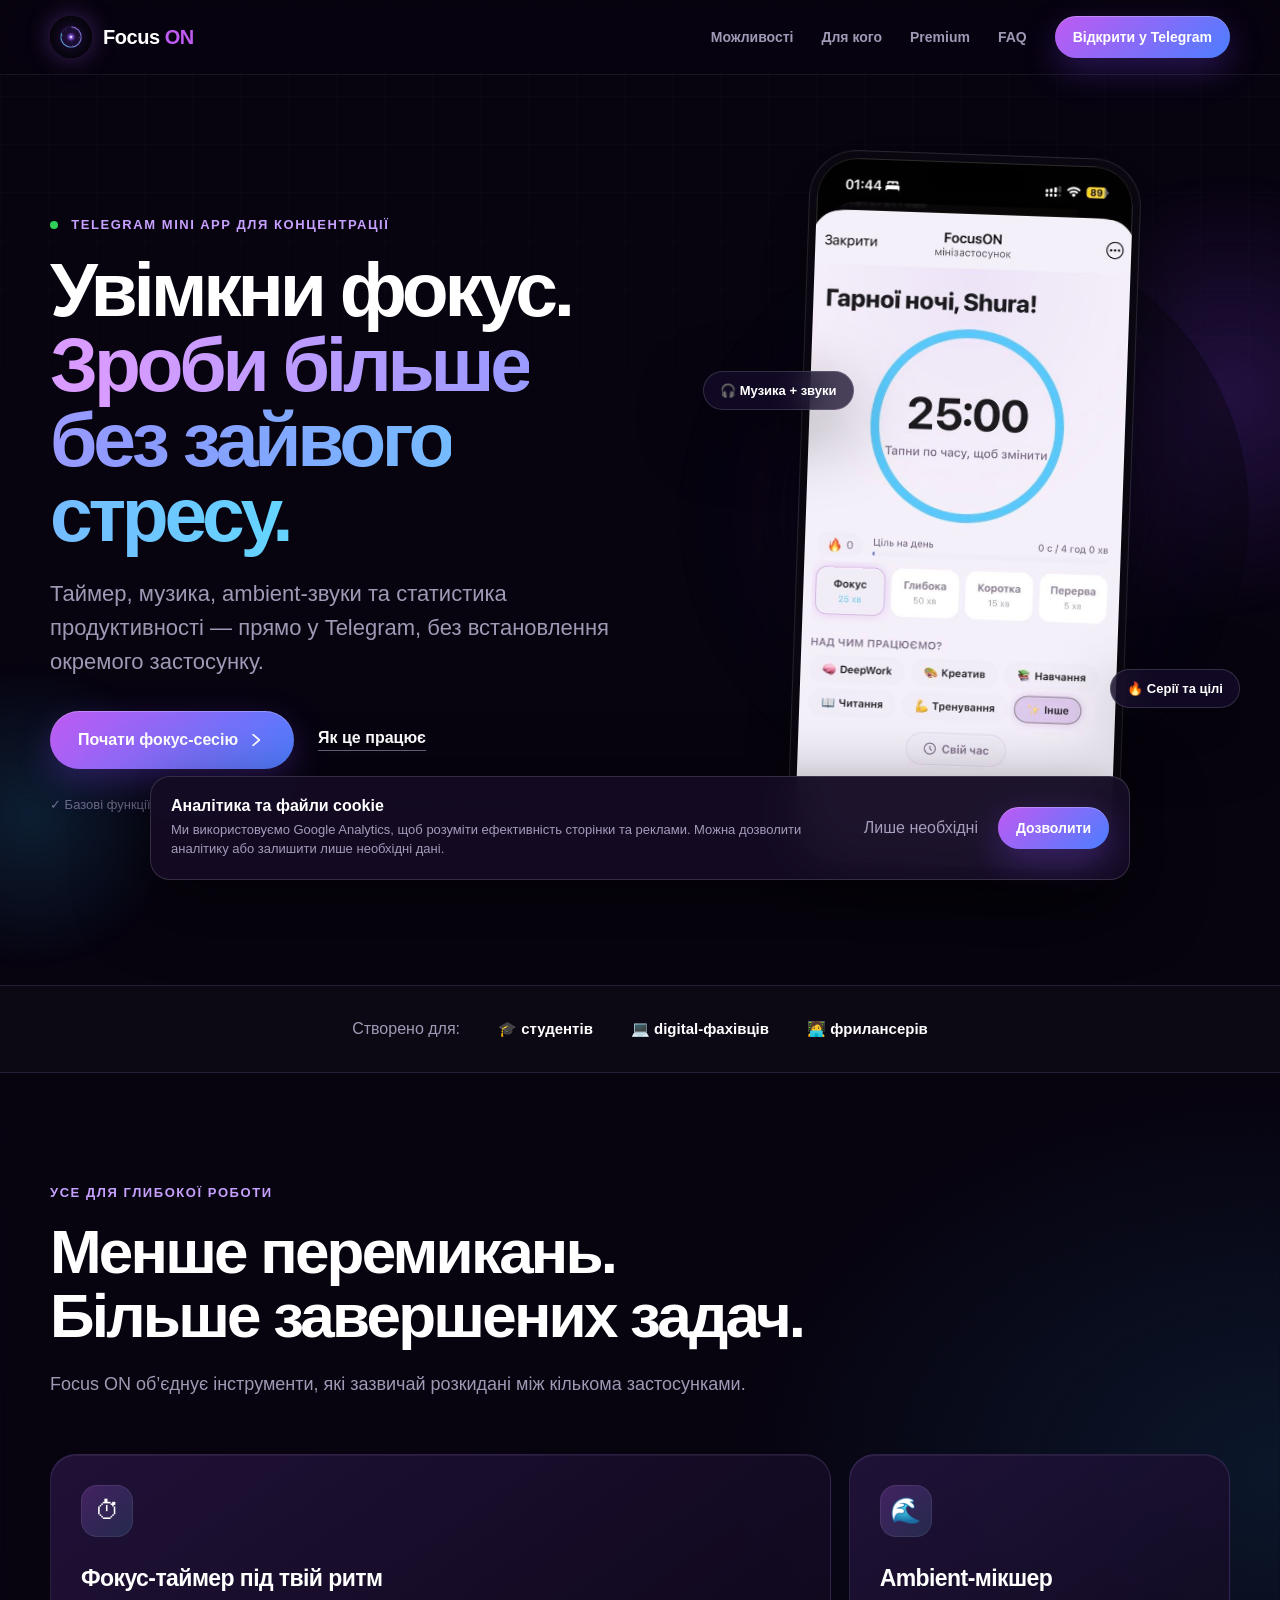
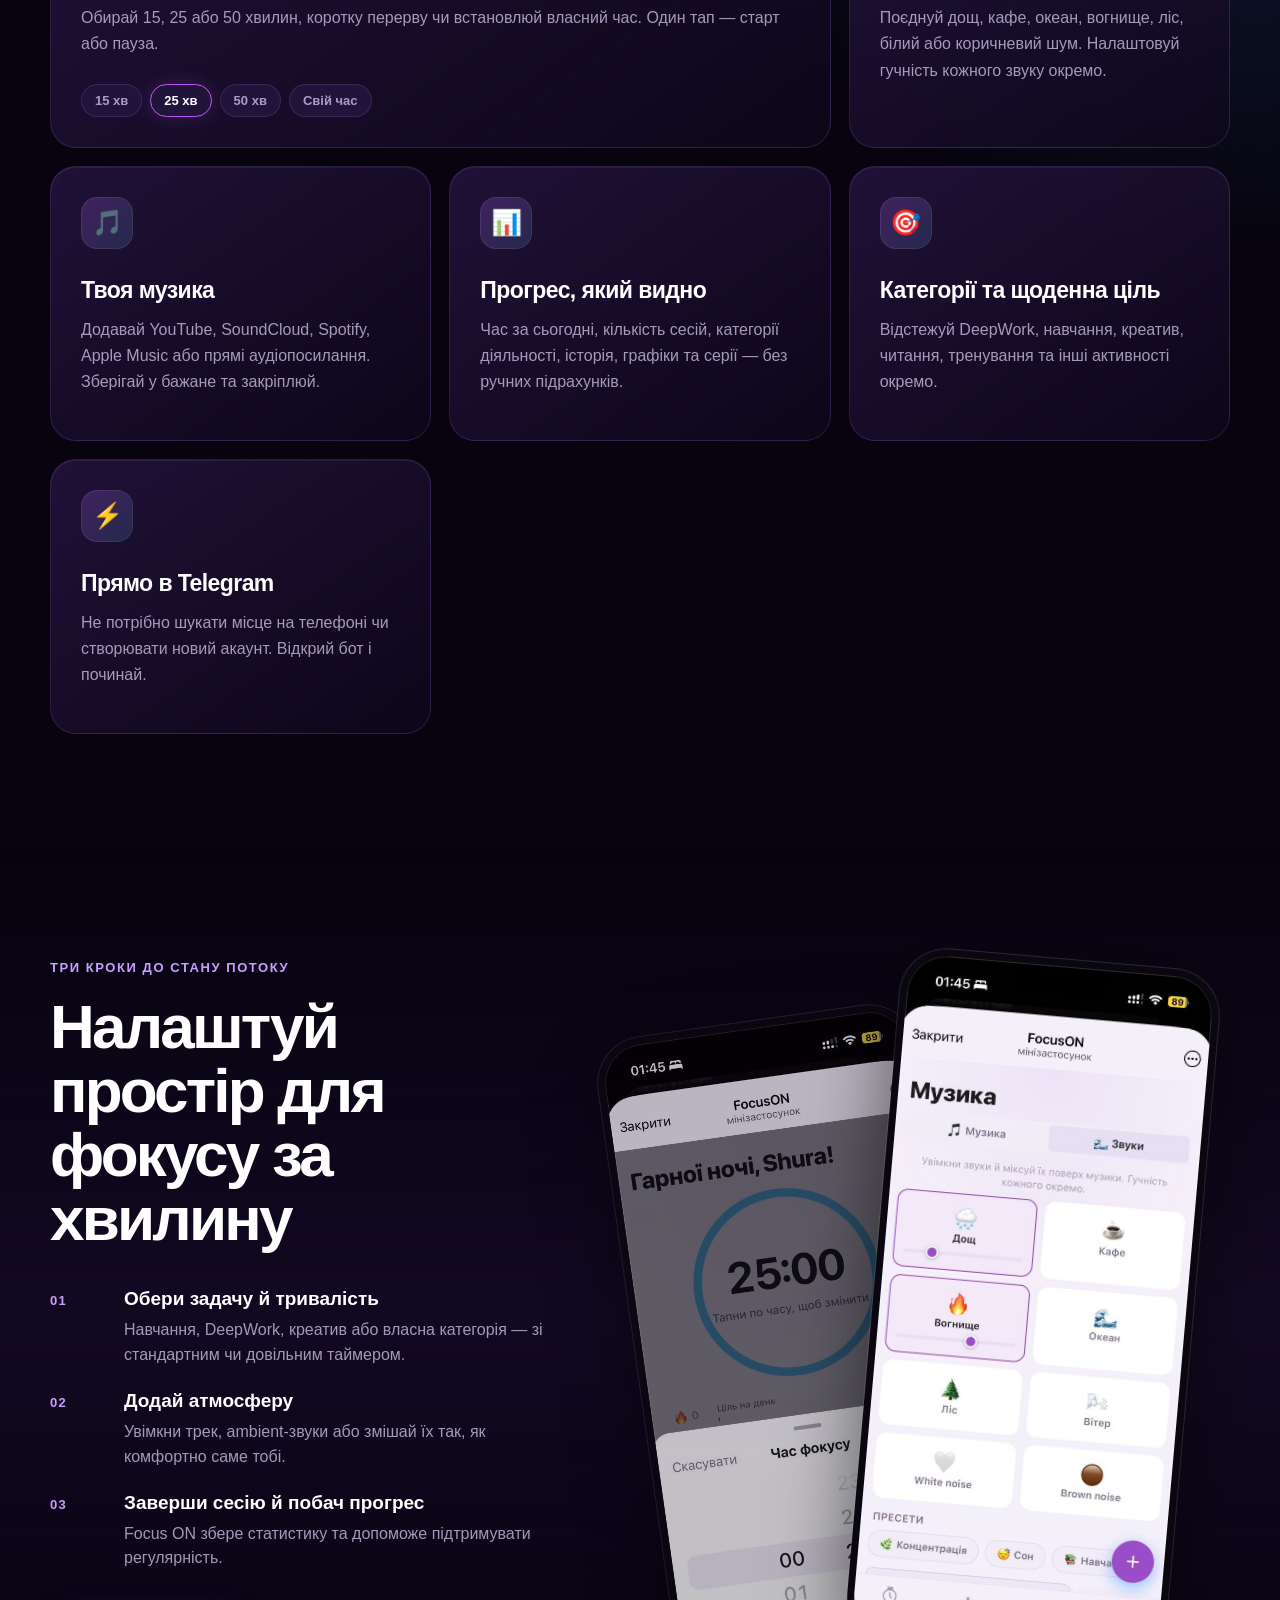
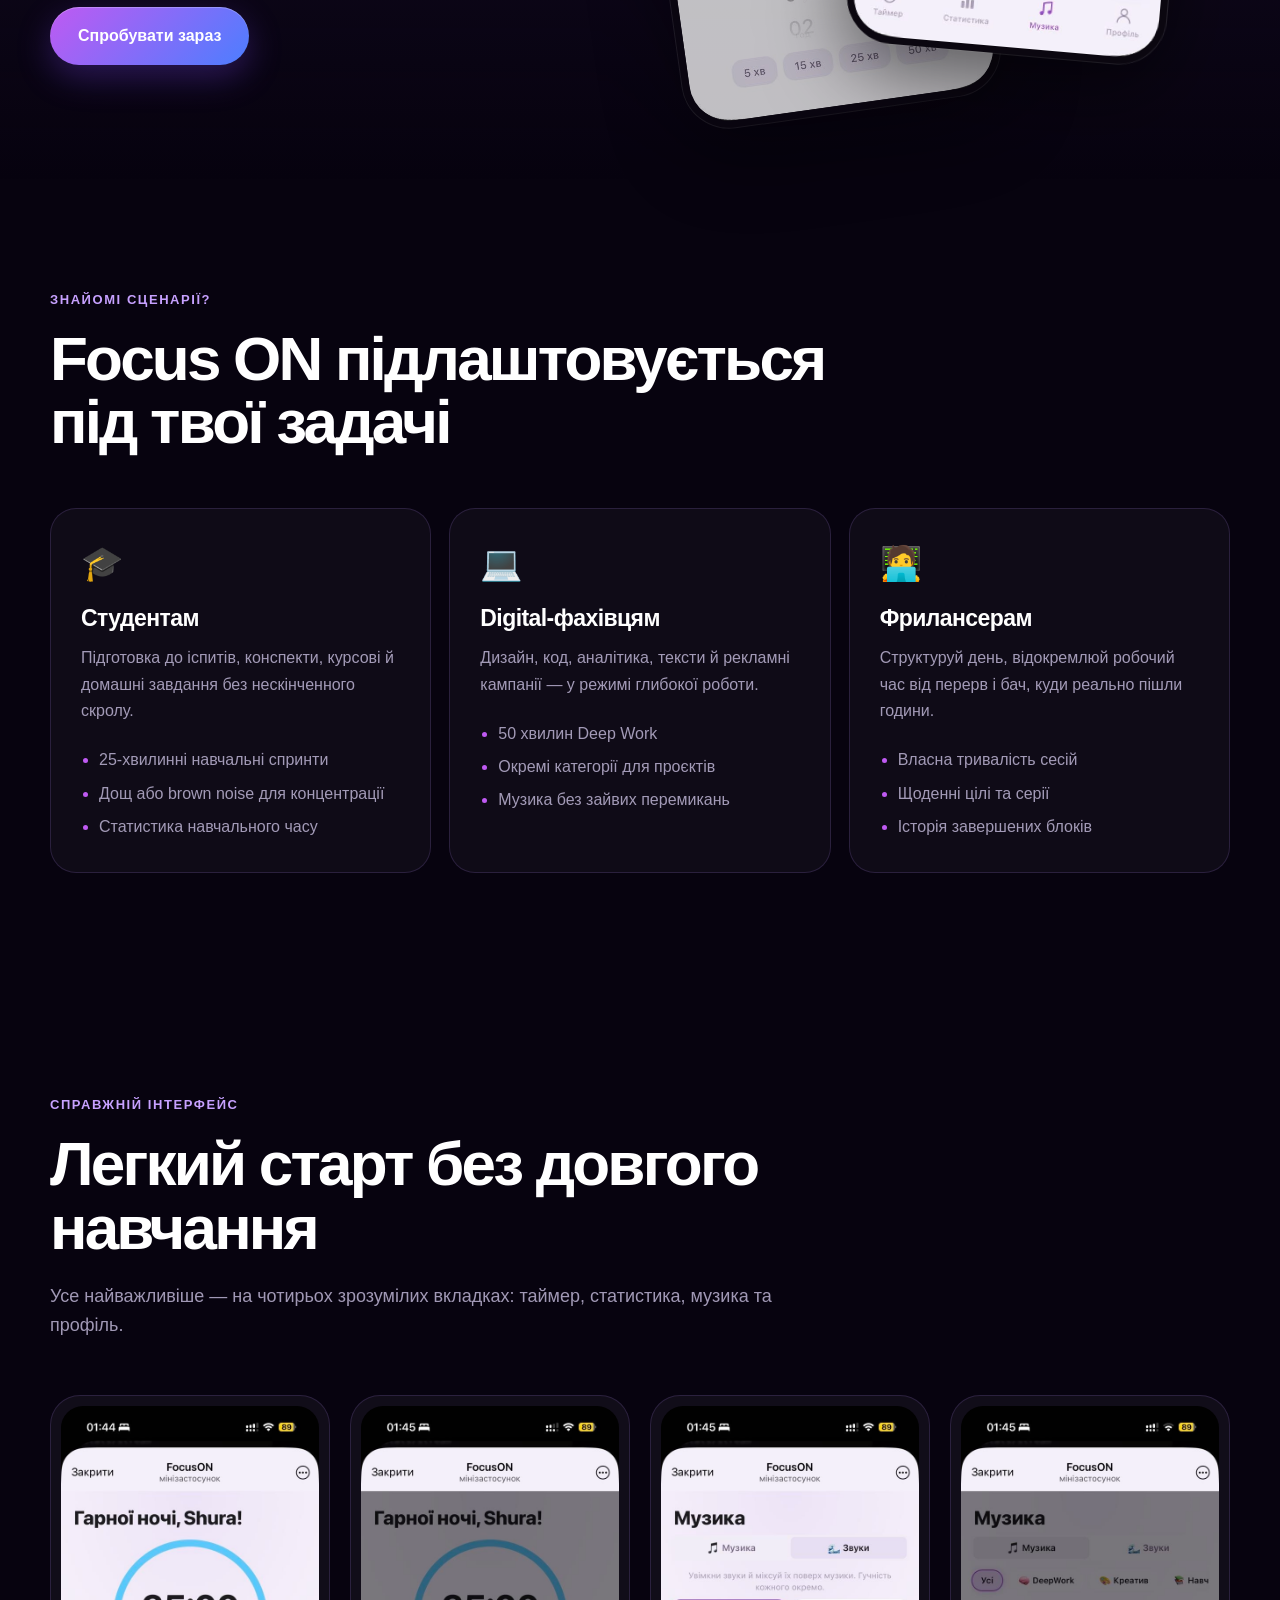
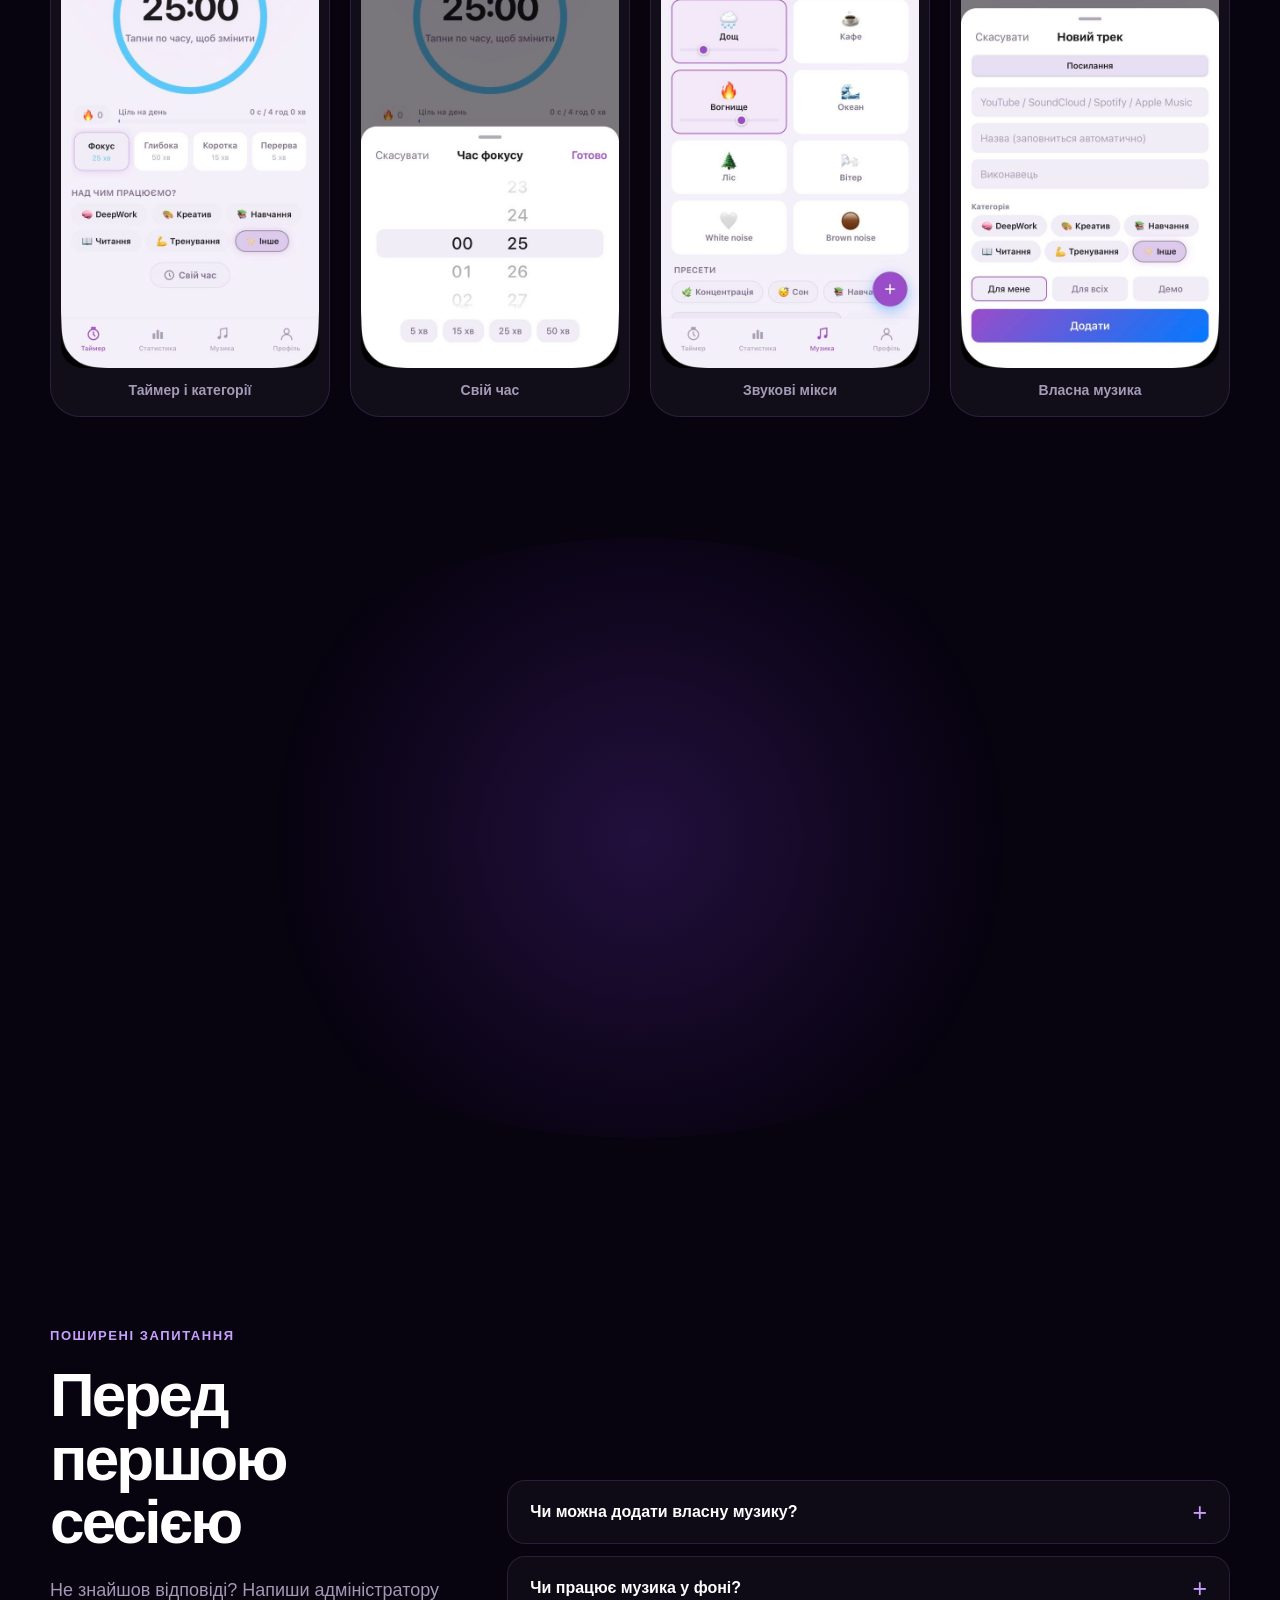
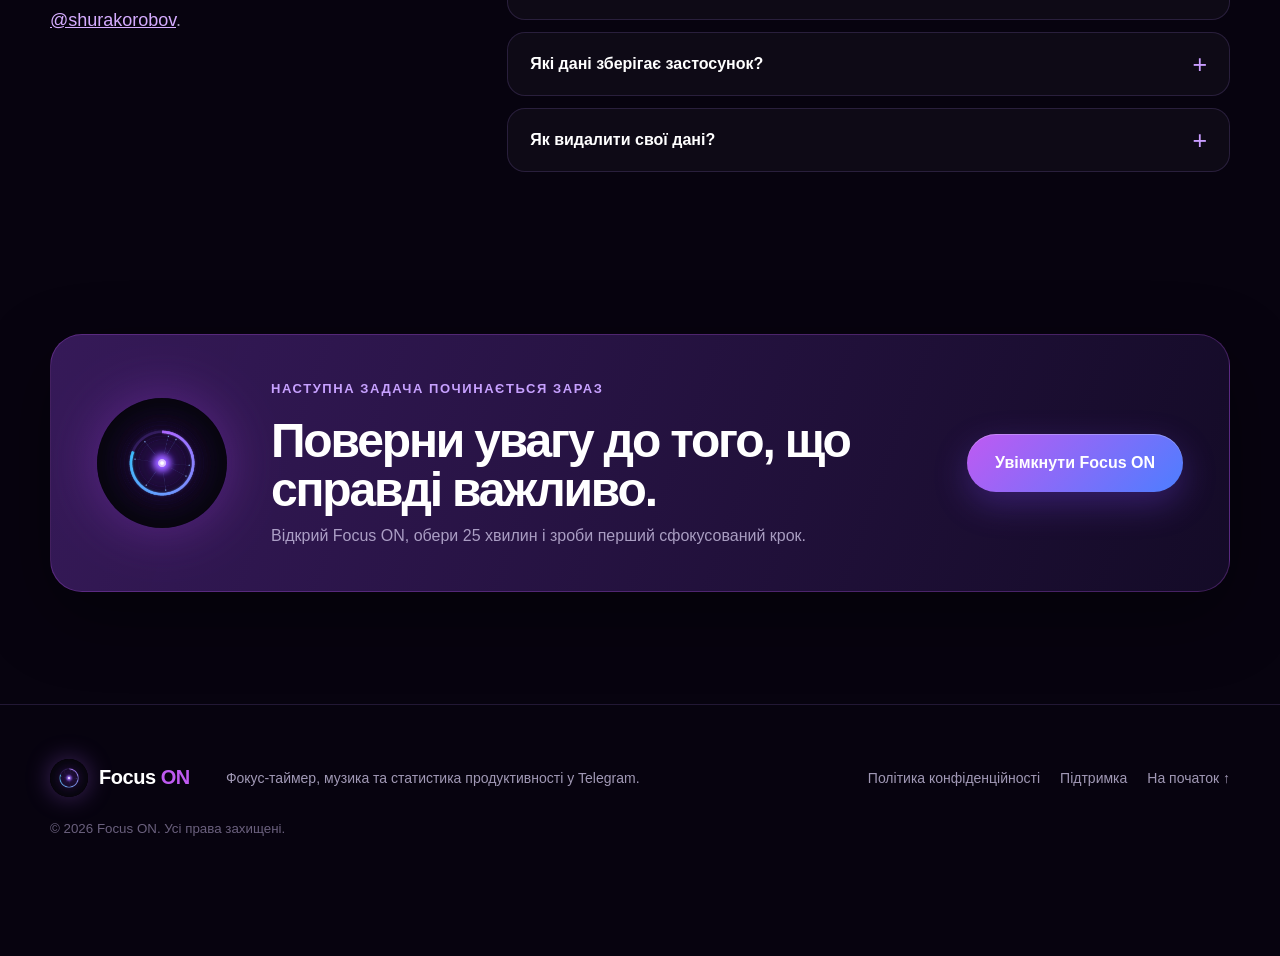
==== landing.html @ 9e3eb900 "Add Focus ON landing and privacy pages" ====
<!doctype html>
<html lang="uk">
<head>
  <meta charset="utf-8" />
  <meta name="viewport" content="width=device-width, initial-scale=1, viewport-fit=cover" />
  <meta name="theme-color" content="#07030f" />
  <meta name="description" content="Focus ON — фокус-таймер, музика, ambient-звуки та статистика продуктивності прямо у Telegram." />
  <meta name="keywords" content="фокус таймер, pomodoro, таймер для навчання, продуктивність, Telegram Mini App, музика для концентрації" />
  <meta property="og:type" content="website" />
  <meta property="og:locale" content="uk_UA" />
  <meta property="og:title" content="Focus ON — увімкни фокус" />
  <meta property="og:description" content="Таймер, музика, ambient-звуки та статистика продуктивності прямо у Telegram." />
  <meta property="og:url" content="https://focus-on.onrender.com/landing" />
  <meta property="og:image" content="https://focus-on.onrender.com/static/landing/focus-on-logo.jpg" />
  <meta name="twitter:card" content="summary_large_image" />
  <link rel="canonical" href="https://focus-on.onrender.com/landing" />
  <link rel="icon" href="[data-uri]" />
  <title>Focus ON — фокус-таймер у Telegram</title>
  <!-- CSS, JS та візуальні матеріали вбудовані у файл, тому /landing не залежить від /static/landing. -->

  <!-- Google Consent Mode: аналітика активується після згоди користувача. -->
  <script>
    window.dataLayer = window.dataLayer || [];
    function gtag(){ dataLayer.push(arguments); }
    gtag('consent', 'default', {
      analytics_storage: 'denied',
      ad_storage: 'denied',
      ad_user_data: 'denied',
      ad_personalization: 'denied',
      wait_for_update: 500
    });
    try {
      if (localStorage.getItem('focus_cookie_consent') === 'accepted') {
        gtag('consent', 'update', {
          analytics_storage: 'granted',
          ad_storage: 'granted',
          ad_user_data: 'granted',
          ad_personalization: 'granted'
        });
      }
    } catch (_) {}
  </script>
  <script async src="https://www.googletagmanager.com/gtag/js?id=G-0Z44PRVWHX"></script>
  <script>
    gtag('js', new Date());
    gtag('config', 'G-0Z44PRVWHX', {
      send_page_view: true,
      page_title: 'Focus ON Landing'
    });
  </script>

  <style id="focus-on-landing-styles">
:root {
  --bg: #07030f;
  --bg-2: #0d0619;
  --surface: rgba(24, 13, 44, 0.78);
  --surface-solid: #160c2a;
  --surface-2: #21143a;
  --line: rgba(181, 137, 255, 0.16);
  --text: #ffffff;
  --muted: rgba(220, 210, 245, 0.72);
  --muted-2: rgba(205, 190, 235, 0.50);
  --purple: #bf5af2;
  --purple-2: #8f55ff;
  --blue: #5ac8fa;
  --green: #30d158;
  --gold: #ffd60a;
  --shadow: 0 24px 70px rgba(0, 0, 0, 0.38);
  --radius: 26px;
  --container: 1180px;
  color-scheme: dark;
}

* { box-sizing: border-box; }
html { scroll-behavior: smooth; scroll-padding-top: 92px; }
body {
  margin: 0;
  color: var(--text);
  background:
    radial-gradient(900px 560px at 8% -10%, rgba(118, 56, 206, 0.22), transparent 70%),
    radial-gradient(850px 600px at 100% 20%, rgba(42, 155, 229, 0.13), transparent 65%),
    var(--bg);
  font-family: -apple-system, BlinkMacSystemFont, "SF Pro Display", "Segoe UI", Roboto, Arial, sans-serif;
  -webkit-font-smoothing: antialiased;
  overflow-x: hidden;
}
body::before {
  content: "";
  position: fixed;
  inset: 0;
  z-index: -2;
  pointer-events: none;
  background-image:
    linear-gradient(rgba(255,255,255,.018) 1px, transparent 1px),
    linear-gradient(90deg, rgba(255,255,255,.018) 1px, transparent 1px);
  background-size: 48px 48px;
  mask-image: linear-gradient(to bottom, black, transparent 82%);
}
a { color: inherit; }
button, a { -webkit-tap-highlight-color: transparent; }
button { font: inherit; }
img { max-width: 100%; display: block; }

.container { width: min(calc(100% - 40px), var(--container)); margin-inline: auto; }
.section { position: relative; padding: 112px 0; }
.skip-link { position: fixed; left: 12px; top: -60px; z-index: 1000; background: #fff; color: #000; padding: 10px 14px; border-radius: 10px; }
.skip-link:focus { top: 12px; }

.site-header {
  position: sticky;
  top: 0;
  z-index: 100;
  border-bottom: 1px solid rgba(255,255,255,.07);
  background: rgba(7, 3, 15, 0.73);
  backdrop-filter: blur(24px) saturate(155%);
  -webkit-backdrop-filter: blur(24px) saturate(155%);
}
.header-inner { min-height: 74px; display: flex; align-items: center; gap: 28px; }
.brand { display: inline-flex; align-items: center; gap: 11px; text-decoration: none; font-size: 20px; font-weight: 800; letter-spacing: -.45px; white-space: nowrap; }
.brand img { border-radius: 50%; box-shadow: 0 0 24px rgba(175, 105, 255, .35); }
.brand b { color: var(--purple); }
.desktop-nav { display: flex; gap: 28px; margin-left: auto; }
.desktop-nav a { color: var(--muted); text-decoration: none; font-size: 14px; font-weight: 600; transition: color .2s; }
.desktop-nav a:hover { color: #fff; }

.btn {
  border: 0;
  border-radius: 999px;
  min-height: 48px;
  padding: 0 22px;
  display: inline-flex;
  align-items: center;
  justify-content: center;
  gap: 8px;
  cursor: pointer;
  color: #fff;
  font-weight: 750;
  background: linear-gradient(135deg, var(--purple), #4c7eff);
  box-shadow: 0 12px 34px rgba(124, 69, 244, .30), inset 0 1px 0 rgba(255,255,255,.25);
  transition: transform .18s ease, filter .18s ease, box-shadow .18s ease;
}
.btn:hover { transform: translateY(-2px); filter: brightness(1.08); box-shadow: 0 16px 42px rgba(124, 69, 244, .42), inset 0 1px 0 rgba(255,255,255,.25); }
.btn:active { transform: translateY(0) scale(.98); }
.btn-small { min-height: 42px; padding-inline: 18px; font-size: 14px; }
.btn-primary { min-height: 58px; padding-inline: 28px; font-size: 16px; }
.btn-primary svg { width: 20px; height: 20px; }
.btn-block { width: 100%; }

.hero { padding-top: 80px; min-height: calc(100vh - 74px); display: flex; align-items: center; }
.hero-grid { display: grid; grid-template-columns: 1.04fr .96fr; align-items: center; gap: 72px; }
.hero-copy { position: relative; z-index: 3; }
.eyebrow { color: #c7a1ff; font-size: 13px; font-weight: 800; text-transform: uppercase; letter-spacing: .12em; margin-bottom: 20px; }
.pulse-dot { display: inline-block; width: 8px; height: 8px; border-radius: 50%; margin-right: 8px; background: var(--green); box-shadow: 0 0 0 0 rgba(48,209,88,.55); animation: pulse 2s infinite; }
@keyframes pulse { 70% { box-shadow: 0 0 0 8px rgba(48,209,88,0); } 100% { box-shadow: 0 0 0 0 rgba(48,209,88,0); } }
h1, h2, h3, p { margin-top: 0; }
h1 { margin-bottom: 24px; font-size: clamp(48px, 6vw, 80px); line-height: .98; letter-spacing: -.055em; max-width: 850px; }
h1 span { color: transparent; background: linear-gradient(95deg, #d99bff 5%, #8a9aff 52%, #65d3ff 98%); background-clip: text; -webkit-background-clip: text; }
.hero-lead { max-width: 650px; color: var(--muted); font-size: clamp(18px, 2vw, 22px); line-height: 1.55; margin-bottom: 32px; }
.hero-actions { display: flex; align-items: center; gap: 24px; }
.text-link { color: #fff; text-decoration: none; font-weight: 700; border-bottom: 1px solid var(--muted-2); padding-bottom: 3px; }
.trust-line { display: flex; flex-wrap: wrap; gap: 18px; margin-top: 28px; color: var(--muted-2); font-size: 13px; }
.hero-visual { min-height: 650px; position: relative; display: flex; align-items: center; justify-content: center; }
.hero-orb { position: absolute; border-radius: 50%; filter: blur(2px); pointer-events: none; }
.orb-one { width: 460px; height: 460px; right: -180px; top: 90px; background: radial-gradient(circle, rgba(133,65,238,.22), transparent 68%); }
.orb-two { width: 320px; height: 320px; left: -130px; bottom: 10px; background: radial-gradient(circle, rgba(44,177,239,.16), transparent 68%); }
.logo-halo { position: absolute; width: 570px; height: 570px; border-radius: 50%; opacity: .44; filter: saturate(1.3); animation: float 7s ease-in-out infinite; }
.logo-halo img { width: 100%; height: 100%; border-radius: 50%; object-fit: cover; }
@keyframes float { 0%,100% { transform: translateY(0) scale(1); } 50% { transform: translateY(-12px) scale(1.015); } }
.phone { position: relative; overflow: hidden; border: 7px solid #0b0710; border-radius: 47px; background: #0b0710; box-shadow: 0 28px 80px rgba(0,0,0,.54), 0 0 0 1px rgba(255,255,255,.16); }
.phone::after { content: ""; position: absolute; inset: 0; border-radius: 39px; box-shadow: inset 0 0 0 1px rgba(255,255,255,.17); pointer-events: none; }
.phone-notch { position: absolute; left: 50%; top: 7px; transform: translateX(-50%); width: 31%; height: 23px; z-index: 2; border-radius: 0 0 15px 15px; background: #000; opacity: .9; }
.phone img { width: 100%; height: 100%; object-fit: cover; }
.phone-hero { z-index: 2; width: 330px; aspect-ratio: 588/1280; transform: rotate(2deg); }
.floating-chip { position: absolute; z-index: 4; padding: 11px 16px; border-radius: 999px; color: #fff; font-size: 13px; font-weight: 750; border: 1px solid rgba(255,255,255,.14); background: rgba(22,12,42,.77); box-shadow: var(--shadow); backdrop-filter: blur(18px); }
.chip-one { left: 5px; top: 30%; }
.chip-two { right: -10px; bottom: 23%; }

.audience-strip { border-block: 1px solid var(--line); background: rgba(255,255,255,.025); }
.audience-strip-inner { min-height: 86px; display: flex; align-items: center; justify-content: center; gap: 38px; color: var(--muted); }
.audience-strip strong { color: #fff; font-size: 15px; }

.section-head { max-width: 780px; margin-bottom: 54px; }
.section-head h2, .showcase-copy h2, .premium-copy h2, .final-cta h2 { font-size: clamp(38px, 5vw, 62px); line-height: 1.03; letter-spacing: -.045em; margin-bottom: 22px; }
.section-head p, .showcase-copy > p, .premium-copy > p { color: var(--muted); font-size: 18px; line-height: 1.65; }
.feature-grid { display: grid; grid-template-columns: repeat(3, 1fr); gap: 18px; }
.feature-card { min-height: 275px; padding: 30px; border: 1px solid var(--line); border-radius: var(--radius); background: linear-gradient(145deg, rgba(36,20,62,.85), rgba(15,8,28,.78)); box-shadow: inset 0 1px 0 rgba(255,255,255,.06); transition: transform .25s, border-color .25s, background .25s; }
.feature-card:hover { transform: translateY(-5px); border-color: rgba(191,90,242,.46); background: linear-gradient(145deg, rgba(48,25,84,.91), rgba(15,8,28,.82)); }
.feature-large { grid-column: span 2; }
.feature-icon { width: 52px; height: 52px; display: grid; place-items: center; border-radius: 16px; margin-bottom: 28px; background: linear-gradient(135deg, rgba(191,90,242,.23), rgba(90,200,250,.14)); font-size: 25px; box-shadow: inset 0 0 0 1px rgba(255,255,255,.08); }
.feature-card h3, .persona h3 { font-size: 23px; letter-spacing: -.025em; margin-bottom: 13px; }
.feature-card p, .persona p { color: var(--muted); line-height: 1.65; margin-bottom: 0; }
.mode-pills { display: flex; flex-wrap: wrap; gap: 8px; margin-top: 26px; }
.mode-pills span { padding: 8px 13px; border-radius: 999px; color: var(--muted); background: var(--surface-2); border: 1px solid var(--line); font-size: 13px; font-weight: 700; }
.mode-pills .active { color: #fff; border-color: var(--purple); box-shadow: 0 0 18px rgba(191,90,242,.20); }

.showcase { background: linear-gradient(180deg, transparent, rgba(25,13,45,.62), transparent); }
.showcase-grid { display: grid; grid-template-columns: .9fr 1.1fr; align-items: center; gap: 72px; }
.steps { list-style: none; padding: 0; margin: 38px 0 36px; display: grid; gap: 22px; }
.steps li { display: grid; grid-template-columns: 56px 1fr; gap: 18px; align-items: start; }
.steps li > span { color: #c99dff; font-size: 13px; font-weight: 800; letter-spacing: .1em; padding-top: 5px; }
.steps h3 { margin-bottom: 8px; font-size: 19px; }
.steps p { color: var(--muted); line-height: 1.55; margin-bottom: 0; }
.showcase-phones { min-height: 710px; position: relative; }
.showcase-phones .phone { position: absolute; width: 320px; aspect-ratio: 588/1280; }
.phone-back { left: 3%; top: 60px; transform: rotate(-8deg); opacity: .75; }
.phone-front { right: 6%; top: 0; transform: rotate(5deg); z-index: 2; }

.persona-grid { display: grid; grid-template-columns: repeat(3, 1fr); gap: 18px; }
.persona { padding: 34px 30px; border-radius: var(--radius); background: rgba(255,255,255,.035); border: 1px solid var(--line); }
.persona-emoji { display: block; font-size: 34px; margin-bottom: 22px; }
.persona ul { padding-left: 18px; margin: 24px 0 0; color: var(--muted); display: grid; gap: 10px; line-height: 1.45; }
.persona li::marker { color: var(--purple); }

.gallery-section { overflow: hidden; }
.screen-gallery { display: grid; grid-template-columns: repeat(4, 1fr); gap: 20px; align-items: end; }
.screen-card { margin: 0; padding: 10px 10px 18px; border-radius: 30px; background: rgba(255,255,255,.045); border: 1px solid var(--line); transition: transform .25s; }
.screen-card:nth-child(even) { transform: translateY(32px); }
.screen-card:hover { transform: translateY(-7px) scale(1.015); }
.screen-card:nth-child(even):hover { transform: translateY(24px) scale(1.015); }
.screen-card img { width: 100%; border-radius: 22px; }
.screen-card figcaption { padding-top: 14px; text-align: center; color: var(--muted); font-size: 14px; font-weight: 700; }

.premium-section { overflow: hidden; }
.premium-glow { position: absolute; width: 900px; height: 600px; left: 50%; top: 45%; transform: translate(-50%,-50%); border-radius: 50%; background: radial-gradient(circle, rgba(126,58,216,.23), transparent 68%); pointer-events: none; }
.premium-grid { position: relative; display: grid; grid-template-columns: 1.2fr .8fr; gap: 68px; align-items: center; }
.check-list { list-style: none; padding: 0; margin: 30px 0 0; display: grid; gap: 15px; }
.check-list li { position: relative; padding-left: 32px; color: var(--muted); font-size: 17px; }
.check-list li::before { content: "✓"; position: absolute; left: 0; top: -2px; color: var(--green); width: 22px; height: 22px; display: grid; place-items: center; border-radius: 50%; background: rgba(48,209,88,.12); font-size: 13px; font-weight: 900; }
.price-card { padding: 38px; border-radius: 32px; background: linear-gradient(160deg, rgba(66,34,108,.94), rgba(21,11,37,.96)); border: 1px solid rgba(207,158,255,.32); box-shadow: 0 35px 90px rgba(0,0,0,.45), 0 0 60px rgba(162,77,255,.14); }
.price-badge { display: inline-block; border-radius: 999px; padding: 7px 12px; color: #efd8ff; background: rgba(191,90,242,.16); border: 1px solid rgba(191,90,242,.28); font-size: 12px; font-weight: 800; text-transform: uppercase; letter-spacing: .08em; }
.price { display: flex; align-items: baseline; gap: 10px; margin: 28px 0 18px; }
.price strong { font-size: clamp(48px, 6vw, 74px); line-height: 1; letter-spacing: -.05em; }
.price span { color: var(--muted); }
.price-card p { color: var(--muted); line-height: 1.55; }
.price-card small { display: block; margin-top: 18px; color: var(--muted-2); line-height: 1.5; }

.faq-grid { display: grid; grid-template-columns: .7fr 1.3fr; gap: 68px; align-items: start; }
.faq-head { position: sticky; top: 110px; margin-bottom: 0; }
.faq-head a { color: #d5acff; }
.faq-list { display: grid; gap: 12px; }
details { border: 1px solid var(--line); border-radius: 18px; background: rgba(255,255,255,.032); overflow: hidden; }
summary { cursor: pointer; list-style: none; padding: 22px 58px 22px 22px; font-weight: 750; position: relative; }
summary::-webkit-details-marker { display: none; }
summary::after { content: "+"; position: absolute; right: 22px; top: 50%; transform: translateY(-50%); color: #c99dff; font-size: 25px; font-weight: 400; transition: transform .2s; }
details[open] summary::after { transform: translateY(-50%) rotate(45deg); }
details p { margin: 0; padding: 0 22px 22px; color: var(--muted); line-height: 1.65; }
details a { color: #d7b2ff; }

.final-cta { padding-top: 50px; }
.final-cta-card { display: grid; grid-template-columns: 140px 1fr auto; gap: 34px; align-items: center; padding: 46px; border-radius: 32px; overflow: hidden; background: linear-gradient(110deg, rgba(57,27,94,.94), rgba(22,12,42,.90)); border: 1px solid rgba(191,90,242,.27); box-shadow: var(--shadow); }
.final-cta-card img { border-radius: 50%; filter: saturate(1.25); box-shadow: 0 0 55px rgba(170,79,255,.32); }
.final-cta h2 { font-size: clamp(31px, 4vw, 48px); margin-bottom: 12px; }
.final-cta p { color: var(--muted); margin: 0; }

.site-footer { padding: 54px 0 120px; border-top: 1px solid var(--line); color: var(--muted); }
.footer-inner { display: grid; grid-template-columns: auto 1fr auto; align-items: center; gap: 24px 36px; }
.footer-brand { color: #fff; }
.footer-inner p { margin: 0; font-size: 14px; }
.footer-links { display: flex; flex-wrap: wrap; gap: 20px; justify-content: flex-end; }
.footer-links a { text-decoration: none; font-size: 14px; }
.footer-links a:hover { color: #fff; }
.footer-inner small { grid-column: 1 / -1; color: var(--muted-2); }

.mobile-cta { position: fixed; z-index: 90; left: 50%; bottom: calc(14px + env(safe-area-inset-bottom)); transform: translate(-50%, 130%); width: min(calc(100% - 24px), 520px); display: flex; align-items: center; justify-content: space-between; gap: 14px; padding: 10px 10px 10px 18px; border-radius: 22px; border: 1px solid rgba(255,255,255,.13); background: rgba(17,9,31,.91); box-shadow: 0 18px 55px rgba(0,0,0,.5); backdrop-filter: blur(24px); transition: transform .35s cubic-bezier(.2,.8,.2,1); }
.mobile-cta.visible { transform: translate(-50%,0); }
.mobile-cta div { display: flex; flex-direction: column; gap: 2px; }
.mobile-cta span { font-size: 12px; color: var(--muted); }
.mobile-cta .btn { min-height: 44px; }

.cookie-banner { position: fixed; left: 20px; right: 20px; bottom: 20px; z-index: 200; max-width: 980px; margin: auto; display: none; align-items: center; gap: 28px; justify-content: space-between; padding: 20px; border-radius: 20px; background: rgba(20,11,36,.96); border: 1px solid rgba(255,255,255,.14); box-shadow: 0 20px 70px rgba(0,0,0,.55); backdrop-filter: blur(20px); }
.cookie-banner.visible { display: flex; }
.cookie-banner strong { display: block; margin-bottom: 6px; }
.cookie-banner p { margin: 0; color: var(--muted); font-size: 13px; line-height: 1.45; }
.cookie-actions { display: flex; gap: 10px; flex-shrink: 0; }
.cookie-secondary { border: 0; background: transparent; color: var(--muted); cursor: pointer; padding: 10px; }
.cookie-secondary:hover { color: #fff; }
.noscript { position: fixed; inset: auto 12px 12px; z-index: 500; padding: 14px; color: #000; background: #fff; border-radius: 12px; text-align: center; }

.reveal { opacity: 0; transform: translateY(24px); transition: opacity .7s ease, transform .7s ease; }
.reveal.is-visible { opacity: 1; transform: none; }

@media (max-width: 1000px) {
  .hero-grid, .showcase-grid, .premium-grid { grid-template-columns: 1fr; }
  .hero-copy { text-align: center; }
  .hero-lead { margin-inline: auto; }
  .hero-actions, .trust-line { justify-content: center; }
  .hero-visual { min-height: 620px; }
  .feature-grid { grid-template-columns: 1fr 1fr; }
  .feature-large { grid-column: span 2; }
  .showcase-copy { max-width: 720px; }
  .showcase-phones { max-width: 680px; width: 100%; margin: auto; }
  .persona-grid { grid-template-columns: 1fr; }
  .screen-gallery { grid-template-columns: repeat(2, 1fr); }
  .faq-grid { grid-template-columns: 1fr; gap: 30px; }
  .faq-head { position: static; }
  .final-cta-card { grid-template-columns: 110px 1fr; }
  .final-cta-card .btn { grid-column: 1 / -1; width: 100%; }
  .footer-inner { grid-template-columns: 1fr; text-align: center; }
  .footer-brand, .footer-links { justify-content: center; }
}

@media (max-width: 760px) {
  :root { --radius: 22px; }
  .container { width: min(calc(100% - 28px), var(--container)); }
  .section { padding: 78px 0; }
  .site-header .desktop-nav { display: none; }
  .header-inner { min-height: 66px; }
  .header-inner > .btn { margin-left: auto; min-height: 40px; padding: 0 14px; font-size: 12px; }
  .brand { font-size: 18px; }
  .brand img { width: 36px; height: 36px; }
  .hero { min-height: auto; padding-top: 54px; }
  .hero-grid { gap: 36px; }
  h1 { font-size: clamp(43px, 14vw, 62px); }
  .hero-lead { font-size: 17px; }
  .hero-actions { flex-direction: column; gap: 18px; }
  .hero-actions .btn { width: 100%; }
  .trust-line { gap: 8px 14px; }
  .hero-visual { min-height: 520px; }
  .phone-hero { width: 260px; }
  .logo-halo { width: 430px; height: 430px; }
  .floating-chip { font-size: 11px; padding: 9px 12px; }
  .chip-one { left: -4px; }
  .chip-two { right: -4px; }
  .audience-strip-inner { min-height: 115px; flex-wrap: wrap; gap: 10px 18px; padding-block: 20px; }
  .audience-strip-inner > span { width: 100%; text-align: center; }
  .feature-grid { grid-template-columns: 1fr; }
  .feature-large { grid-column: auto; }
  .feature-card { min-height: auto; padding: 26px; }
  .showcase-grid { gap: 28px; }
  .showcase-phones { min-height: 570px; }
  .showcase-phones .phone { width: 250px; }
  .phone-back { left: 0; top: 90px; }
  .phone-front { right: 0; }
  .screen-gallery { gap: 12px; }
  .screen-card { padding: 6px 6px 12px; border-radius: 20px; }
  .screen-card img { border-radius: 15px; }
  .screen-card figcaption { font-size: 12px; }
  .price-card { padding: 28px 24px; }
  .final-cta-card { grid-template-columns: 1fr; text-align: center; padding: 30px 24px; }
  .final-cta-card img { width: 105px; height: 105px; margin: auto; }
  .cookie-banner { left: 12px; right: 12px; bottom: 12px; flex-direction: column; align-items: stretch; gap: 14px; }
  .cookie-actions { justify-content: flex-end; }
}

@media (max-width: 430px) {
  .header-inner > .btn { display: none; }
  .screen-gallery { grid-template-columns: 1fr 1fr; }
  .showcase-phones { min-height: 500px; }
  .showcase-phones .phone { width: 215px; border-width: 5px; border-radius: 36px; }
  .phone-back { left: -6px; }
  .phone-front { right: -6px; }
  .phone-notch { height: 17px; }
  .mobile-cta { display: flex; }
}

@media (min-width: 431px) { .mobile-cta { display: none; } }
@media (prefers-reduced-motion: reduce) {
  html { scroll-behavior: auto; }
  *, *::before, *::after { animation-duration: .001ms !important; animation-iteration-count: 1 !important; transition-duration: .001ms !important; }
  .reveal { opacity: 1; transform: none; }
}

</style>
  <script type="application/ld+json">
  {
    "@context": "https://schema.org",
    "@type": "SoftwareApplication",
    "name": "Focus ON",
    "applicationCategory": "ProductivityApplication",
    "operatingSystem": "Telegram",
    "description": "Фокус-таймер, музика, ambient-звуки та статистика продуктивності прямо у Telegram.",
    "url": "https://focus-on.onrender.com/landing",
    "offers": {
      "@type": "Offer",
      "price": "100",
      "priceCurrency": "XTR",
      "description": "Premium на 1 місяць — 100 Telegram Stars"
    }
  }
  </script>
</head>
<body data-telegram-url="https://t.me/focuson_on_bot">
  <a class="skip-link" href="#main">До основного вмісту</a>

  <header class="site-header" id="top">
    <div class="container header-inner">
      <a class="brand" href="#top" aria-label="Focus ON — на початок сторінки">
        <img src="[data-uri]" alt="" width="42" height="42" />
        <span>Focus <b>ON</b></span>
      </a>
      <nav class="desktop-nav" aria-label="Головна навігація">
        <a href="#features">Можливості</a>
        <a href="#audience">Для кого</a>
        <a href="#premium">Premium</a>
        <a href="#faq">FAQ</a>
      </nav>
      <button class="btn btn-small js-telegram-cta" data-cta="header">Відкрити у Telegram</button>
    </div>
  </header>

  <main id="main">
    <section class="hero section">
      <div class="hero-orb orb-one"></div>
      <div class="hero-orb orb-two"></div>
      <div class="container hero-grid">
        <div class="hero-copy reveal">
          <div class="eyebrow"><span class="pulse-dot"></span> Telegram Mini App для концентрації</div>
          <h1>Увімкни фокус.<br /><span>Зроби більше без зайвого стресу.</span></h1>
          <p class="hero-lead">Таймер, музика, ambient-звуки та статистика продуктивності — прямо у Telegram, без встановлення окремого застосунку.</p>
          <div class="hero-actions">
            <button class="btn btn-primary js-telegram-cta" data-cta="hero">
              <span>Почати фокус-сесію</span>
              <svg viewBox="0 0 24 24" aria-hidden="true"><path d="M8.5 5.5 16 12l-7.5 6.5" fill="none" stroke="currentColor" stroke-width="2" stroke-linecap="round" stroke-linejoin="round"/></svg>
            </button>
            <a class="text-link" href="#how">Як це працює</a>
          </div>
          <div class="trust-line">
            <span>✓ Базові функції безкоштовні</span>
            <span>✓ Запуск у 2 кліки</span>
            <span>✓ Український інтерфейс</span>
          </div>
        </div>

        <div class="hero-visual reveal" aria-label="Інтерфейс Focus ON">
          <div class="logo-halo" aria-hidden="true">
            <img src="[data-uri]" alt="Логотип Focus ON" width="420" height="420" />
          </div>
          <div class="phone phone-hero">
            <div class="phone-notch"></div>
            <img src="[data-uri]" alt="Головний екран Focus ON з таймером на 25 хвилин" />
          </div>
          <div class="floating-chip chip-one">🎧 Музика + звуки</div>
          <div class="floating-chip chip-two">🔥 Серії та цілі</div>
        </div>
      </div>
    </section>

    <section class="audience-strip" aria-label="Для кого Focus ON">
      <div class="container audience-strip-inner">
        <span>Створено для:</span>
        <strong>🎓 студентів</strong>
        <strong>💻 digital-фахівців</strong>
        <strong>🧑‍💻 фрилансерів</strong>
      </div>
    </section>

    <section class="section" id="features">
      <div class="container">
        <div class="section-head reveal">
          <div class="eyebrow">Усе для глибокої роботи</div>
          <h2>Менше перемикань.<br />Більше завершених задач.</h2>
          <p>Focus ON об’єднує інструменти, які зазвичай розкидані між кількома застосунками.</p>
        </div>

        <div class="feature-grid">
          <article class="feature-card feature-large reveal">
            <div class="feature-icon">⏱</div>
            <h3>Фокус-таймер під твій ритм</h3>
            <p>Обирай 15, 25 або 50 хвилин, коротку перерву чи встановлюй власний час. Один тап — старт або пауза.</p>
            <div class="mode-pills" aria-label="Режими таймера">
              <span>15 хв</span><span class="active">25 хв</span><span>50 хв</span><span>Свій час</span>
            </div>
          </article>

          <article class="feature-card reveal">
            <div class="feature-icon">🌊</div>
            <h3>Ambient-мікшер</h3>
            <p>Поєднуй дощ, кафе, океан, вогнище, ліс, білий або коричневий шум. Налаштовуй гучність кожного звуку окремо.</p>
          </article>

          <article class="feature-card reveal">
            <div class="feature-icon">🎵</div>
            <h3>Твоя музика</h3>
            <p>Додавай YouTube, SoundCloud, Spotify, Apple Music або прямі аудіопосилання. Зберігай у бажане та закріплюй.</p>
          </article>

          <article class="feature-card reveal">
            <div class="feature-icon">📊</div>
            <h3>Прогрес, який видно</h3>
            <p>Час за сьогодні, кількість сесій, категорії діяльності, історія, графіки та серії — без ручних підрахунків.</p>
          </article>

          <article class="feature-card reveal">
            <div class="feature-icon">🎯</div>
            <h3>Категорії та щоденна ціль</h3>
            <p>Відстежуй DeepWork, навчання, креатив, читання, тренування та інші активності окремо.</p>
          </article>

          <article class="feature-card reveal">
            <div class="feature-icon">⚡</div>
            <h3>Прямо в Telegram</h3>
            <p>Не потрібно шукати місце на телефоні чи створювати новий акаунт. Відкрий бот і починай.</p>
          </article>
        </div>
      </div>
    </section>

    <section class="section showcase" id="how">
      <div class="container">
        <div class="showcase-grid">
          <div class="showcase-copy reveal">
            <div class="eyebrow">Три кроки до стану потоку</div>
            <h2>Налаштуй простір для фокусу за хвилину</h2>
            <ol class="steps">
              <li>
                <span>01</span>
                <div><h3>Обери задачу й тривалість</h3><p>Навчання, DeepWork, креатив або власна категорія — зі стандартним чи довільним таймером.</p></div>
              </li>
              <li>
                <span>02</span>
                <div><h3>Додай атмосферу</h3><p>Увімкни трек, ambient-звуки або змішай їх так, як комфортно саме тобі.</p></div>
              </li>
              <li>
                <span>03</span>
                <div><h3>Заверши сесію й побач прогрес</h3><p>Focus ON збере статистику та допоможе підтримувати регулярність.</p></div>
              </li>
            </ol>
            <button class="btn btn-primary js-telegram-cta" data-cta="how">Спробувати зараз</button>
          </div>

          <div class="showcase-phones reveal">
            <div class="phone phone-back">
              <div class="phone-notch"></div>
              <img src="[data-uri]" alt="Вибір власного часу фокус-сесії" loading="lazy" />
            </div>
            <div class="phone phone-front">
              <div class="phone-notch"></div>
              <img src="[data-uri]" alt="Мікшер ambient-звуків у Focus ON" loading="lazy" />
            </div>
          </div>
        </div>
      </div>
    </section>

    <section class="section" id="audience">
      <div class="container">
        <div class="section-head reveal">
          <div class="eyebrow">Знайомі сценарії?</div>
          <h2>Focus ON підлаштовується під твої задачі</h2>
        </div>
        <div class="persona-grid">
          <article class="persona reveal">
            <span class="persona-emoji">🎓</span>
            <h3>Студентам</h3>
            <p>Підготовка до іспитів, конспекти, курсові й домашні завдання без нескінченного скролу.</p>
            <ul><li>25-хвилинні навчальні спринти</li><li>Дощ або brown noise для концентрації</li><li>Статистика навчального часу</li></ul>
          </article>
          <article class="persona reveal">
            <span class="persona-emoji">💻</span>
            <h3>Digital-фахівцям</h3>
            <p>Дизайн, код, аналітика, тексти й рекламні кампанії — у режимі глибокої роботи.</p>
            <ul><li>50 хвилин Deep Work</li><li>Окремі категорії для проєктів</li><li>Музика без зайвих перемикань</li></ul>
          </article>
          <article class="persona reveal">
            <span class="persona-emoji">🧑‍💻</span>
            <h3>Фрилансерам</h3>
            <p>Структуруй день, відокремлюй робочий час від перерв і бач, куди реально пішли години.</p>
            <ul><li>Власна тривалість сесій</li><li>Щоденні цілі та серії</li><li>Історія завершених блоків</li></ul>
          </article>
        </div>
      </div>
    </section>

    <section class="section gallery-section" aria-labelledby="gallery-title">
      <div class="container">
        <div class="section-head reveal">
          <div class="eyebrow">Справжній інтерфейс</div>
          <h2 id="gallery-title">Легкий старт без довгого навчання</h2>
          <p>Усе найважливіше — на чотирьох зрозумілих вкладках: таймер, статистика, музика та профіль.</p>
        </div>
        <div class="screen-gallery">
          <figure class="screen-card reveal">
            <img src="[data-uri]" alt="Екран таймера Focus ON" loading="lazy" />
            <figcaption>Таймер і категорії</figcaption>
          </figure>
          <figure class="screen-card reveal">
            <img src="[data-uri]" alt="Власний час фокус-сесії" loading="lazy" />
            <figcaption>Свій час</figcaption>
          </figure>
          <figure class="screen-card reveal">
            <img src="[data-uri]" alt="Ambient-звуки Focus ON" loading="lazy" />
            <figcaption>Звукові мікси</figcaption>
          </figure>
          <figure class="screen-card reveal">
            <img src="[data-uri]" alt="Додавання власного треку у Focus ON" loading="lazy" />
            <figcaption>Власна музика</figcaption>
          </figure>
        </div>
      </div>
    </section>

    <section class="section premium-section" id="premium">
      <div class="premium-glow"></div>
      <div class="container premium-grid">
        <div class="premium-copy reveal">
          <div class="eyebrow">Коли захочеться більшого</div>
          <h2>Почни безкоштовно.<br />Розширюй можливості з Premium.</h2>
          <p>Базового таймера, музики та статистики достатньо, щоб почати. Premium відкриває глибший аналіз прогресу й більше персоналізації.</p>
          <ul class="check-list">
            <li>Детальна статистика за категоріями</li>
            <li>Графіки за тиждень, місяць і рік</li>
            <li>Повна історія фокус-сесій</li>
            <li>Безлімітне додавання власних треків</li>
          </ul>
        </div>
        <aside class="price-card reveal" aria-label="Вартість Focus ON Premium">
          <span class="price-badge">Focus ON Premium</span>
          <div class="price"><strong>100⭐</strong><span>/ місяць</span></div>
          <p>Оплата Telegram Stars без введення банківських даних у Focus ON.</p>
          <button class="btn btn-primary btn-block js-telegram-cta" data-cta="premium">Відкрити Focus ON</button>
          <small>Telegram Stars мають грошову вартість і купуються або отримуються за правилами Telegram. Підписка оформлюється всередині застосунку.</small>
        </aside>
      </div>
    </section>

    <section class="section faq-section" id="faq">
      <div class="container faq-grid">
        <div class="section-head faq-head reveal">
          <div class="eyebrow">Поширені запитання</div>
          <h2>Перед першою сесією</h2>
          <p>Не знайшов відповіді? Напиши адміністратору <a href="https://t.me/shurakorobov" target="_blank" rel="noopener">@shurakorobov</a>.</p>
        </div>
        <div class="faq-list">
          <details class="reveal">
            <summary>Чи потрібно встановлювати Focus ON?</summary>
            <p>Ні. Застосунок відкривається як Telegram Mini App прямо всередині Telegram.</p>
          </details>
          <details class="reveal">
            <summary>Focus ON безкоштовний?</summary>
            <p>Основний таймер, музика й базова статистика доступні безкоштовно. Розширена статистика та додаткові можливості входять у Premium за 100 Telegram Stars на місяць.</p>
          </details>
          <details class="reveal">
            <summary>Чи можна додати власну музику?</summary>
            <p>Так. Підтримуються посилання YouTube, YouTube Music, SoundCloud, Spotify, Apple Music і прямі аудіопосилання. Можливості повного відтворення залежать від правил відповідного сервісу.</p>
          </details>
          <details class="reveal">
            <summary>Чи працює музика у фоні?</summary>
            <p>Для прямих аудіотреків застосунок використовує локальний кеш і системні медіаконтролі. Фонове відтворення може залежати від версії Telegram, операційної системи та обмежень WebKit.</p>
          </details>
          <details class="reveal">
            <summary>Які дані зберігає застосунок?</summary>
            <p>Focus ON зберігає дані, необхідні для профілю, статистики сесій, музики, Premium і технічної підтримки. Деталі наведені у <a href="/privacy">політиці конфіденційності</a>.</p>
          </details>
          <details class="reveal">
            <summary>Як видалити свої дані?</summary>
            <p>Надішли запит адміністратору <a href="https://t.me/shurakorobov" target="_blank" rel="noopener">@shurakorobov</a> з Telegram-акаунта, дані якого потрібно видалити.</p>
          </details>
        </div>
      </div>
    </section>

    <section class="final-cta section">
      <div class="container final-cta-card reveal">
        <img src="[data-uri]" alt="" width="130" height="130" loading="lazy" />
        <div>
          <div class="eyebrow">Наступна задача починається зараз</div>
          <h2>Поверни увагу до того, що справді важливо.</h2>
          <p>Відкрий Focus ON, обери 25 хвилин і зроби перший сфокусований крок.</p>
        </div>
        <button class="btn btn-primary js-telegram-cta" data-cta="final">Увімкнути Focus ON</button>
      </div>
    </section>
  </main>

  <footer class="site-footer">
    <div class="container footer-inner">
      <div class="brand footer-brand">
        <img src="[data-uri]" alt="" width="38" height="38" loading="lazy" />
        <span>Focus <b>ON</b></span>
      </div>
      <p>Фокус-таймер, музика та статистика продуктивності у Telegram.</p>
      <div class="footer-links">
        <a href="/privacy">Політика конфіденційності</a>
        <a href="https://t.me/shurakorobov" target="_blank" rel="noopener">Підтримка</a>
        <a href="#top">На початок ↑</a>
      </div>
      <small>© <span id="current-year"></span> Focus ON. Усі права захищені.</small>
    </div>
  </footer>

  <div class="mobile-cta" aria-label="Швидкий перехід у Telegram">
    <div><strong>Focus ON</strong><span>Почни першу сесію</span></div>
    <button class="btn btn-primary js-telegram-cta" data-cta="sticky">Відкрити</button>
  </div>

  <div class="cookie-banner" id="cookie-banner" role="dialog" aria-labelledby="cookie-title" aria-describedby="cookie-text">
    <div>
      <strong id="cookie-title">Аналітика та файли cookie</strong>
      <p id="cookie-text">Ми використовуємо Google Analytics, щоб розуміти ефективність сторінки та реклами. Можна дозволити аналітику або залишити лише необхідні дані.</p>
    </div>
    <div class="cookie-actions">
      <button class="cookie-secondary" id="cookie-decline">Лише необхідні</button>
      <button class="btn btn-small" id="cookie-accept">Дозволити</button>
    </div>
  </div>

  <noscript><div class="noscript">Для переходу в Focus ON відкрий <a href="https://t.me/focuson_on_bot">@focuson_on_bot</a> у Telegram.</div></noscript>
  <script id="focus-on-landing-script">
(() => {
  'use strict';

  const body = document.body;
  const telegramBaseUrl = body.dataset.telegramUrl || 'https://t.me/focuson_on_bot';
  const params = new URLSearchParams(window.location.search);

  const allowed = (value, max = 22) => String(value || '')
    .toLowerCase()
    .replace(/[^a-z0-9_-]+/g, '_')
    .replace(/^_+|_+$/g, '')
    .slice(0, max);

  const attribution = {
    source: params.get('utm_source') || (params.get('gclid') ? 'google' : 'direct'),
    medium: params.get('utm_medium') || (params.get('gclid') ? 'cpc' : 'none'),
    campaign: params.get('utm_campaign') || 'landing',
    content: params.get('utm_content') || '',
    term: params.get('utm_term') || '',
    gclid: params.get('gclid') || ''
  };

  function saveAttribution() {
    try {
      localStorage.setItem('focus_attribution', JSON.stringify({ ...attribution, saved_at: new Date().toISOString() }));
    } catch (_) {}
  }

  function getStartCode() {
    // Telegram Bot deep-link start параметр: короткий та URL-safe.
    const source = allowed(attribution.source, 12) || 'direct';
    const campaign = allowed(attribution.campaign, 18) || 'landing';
    const content = allowed(attribution.content, 16);
    return ['lp', source, campaign, content].filter(Boolean).join('_').slice(0, 64);
  }

  function buildTelegramUrl() {
    const url = new URL(telegramBaseUrl);
    url.searchParams.set('start', getStartCode());
    return url.toString();
  }

  function track(name, payload = {}) {
    if (typeof window.gtag !== 'function') return;
    window.gtag('event', name, {
      ...payload,
      campaign_source: attribution.source,
      campaign_medium: attribution.medium,
      campaign_name: attribution.campaign,
      campaign_content: attribution.content
    });
  }

  function openTelegram(buttonLocation) {
    const target = buildTelegramUrl();
    track('telegram_open_click', {
      button_location: buttonLocation || 'unknown',
      start_code: getStartCode(),
      transport_type: 'beacon'
    });

    // Невелика затримка дає GA4 час поставити подію в чергу.
    setTimeout(() => {
      window.location.href = target;
    }, 140);
  }

  document.querySelectorAll('.js-telegram-cta').forEach((button) => {
    button.addEventListener('click', () => openTelegram(button.dataset.cta));
  });

  document.getElementById('current-year').textContent = new Date().getFullYear();
  saveAttribution();
  track('landing_view', { page_variant: 'main_ua' });

  // Поява елементів під час скролу.
  const revealItems = document.querySelectorAll('.reveal');
  if ('IntersectionObserver' in window && !window.matchMedia('(prefers-reduced-motion: reduce)').matches) {
    const observer = new IntersectionObserver((entries) => {
      entries.forEach((entry) => {
        if (!entry.isIntersecting) return;
        entry.target.classList.add('is-visible');
        observer.unobserve(entry.target);
      });
    }, { threshold: 0.12, rootMargin: '0px 0px -35px 0px' });
    revealItems.forEach((item) => observer.observe(item));
  } else {
    revealItems.forEach((item) => item.classList.add('is-visible'));
  }

  // Відстеження перегляду ключових блоків один раз за сесію.
  const sectionIds = ['features', 'how', 'audience', 'premium', 'faq'];
  if ('IntersectionObserver' in window) {
    const viewed = new Set();
    const sectionObserver = new IntersectionObserver((entries) => {
      entries.forEach((entry) => {
        if (!entry.isIntersecting || viewed.has(entry.target.id)) return;
        viewed.add(entry.target.id);
        track('landing_section_view', { section_name: entry.target.id });
      });
    }, { threshold: 0.35 });
    sectionIds.forEach((id) => {
      const section = document.getElementById(id);
      if (section) sectionObserver.observe(section);
    });
  }

  // Мобільна sticky CTA після першого екрана.
  const mobileCta = document.querySelector('.mobile-cta');
  const toggleMobileCta = () => {
    if (!mobileCta) return;
    mobileCta.classList.toggle('visible', window.scrollY > 560);
  };
  toggleMobileCta();
  window.addEventListener('scroll', toggleMobileCta, { passive: true });

  // Consent banner.
  const banner = document.getElementById('cookie-banner');
  const accept = document.getElementById('cookie-accept');
  const decline = document.getElementById('cookie-decline');
  let consent = null;
  try { consent = localStorage.getItem('focus_cookie_consent'); } catch (_) {}
  if (!consent) setTimeout(() => banner && banner.classList.add('visible'), 800);

  function setConsent(value) {
    try { localStorage.setItem('focus_cookie_consent', value); } catch (_) {}
    if (typeof window.gtag === 'function') {
      const granted = value === 'accepted' ? 'granted' : 'denied';
      window.gtag('consent', 'update', {
        analytics_storage: granted,
        ad_storage: granted,
        ad_user_data: granted,
        ad_personalization: granted
      });
      if (value === 'accepted') track('consent_update', { consent_choice: 'accepted' });
    }
    banner && banner.classList.remove('visible');
  }
  accept && accept.addEventListener('click', () => setConsent('accepted'));
  decline && decline.addEventListener('click', () => setConsent('necessary'));

  // FAQ interaction.
  document.querySelectorAll('details').forEach((item) => {
    item.addEventListener('toggle', () => {
      if (item.open) track('faq_open', { question: item.querySelector('summary')?.textContent?.trim() || '' });
    });
  });
})();

</script>
</body>
</html>
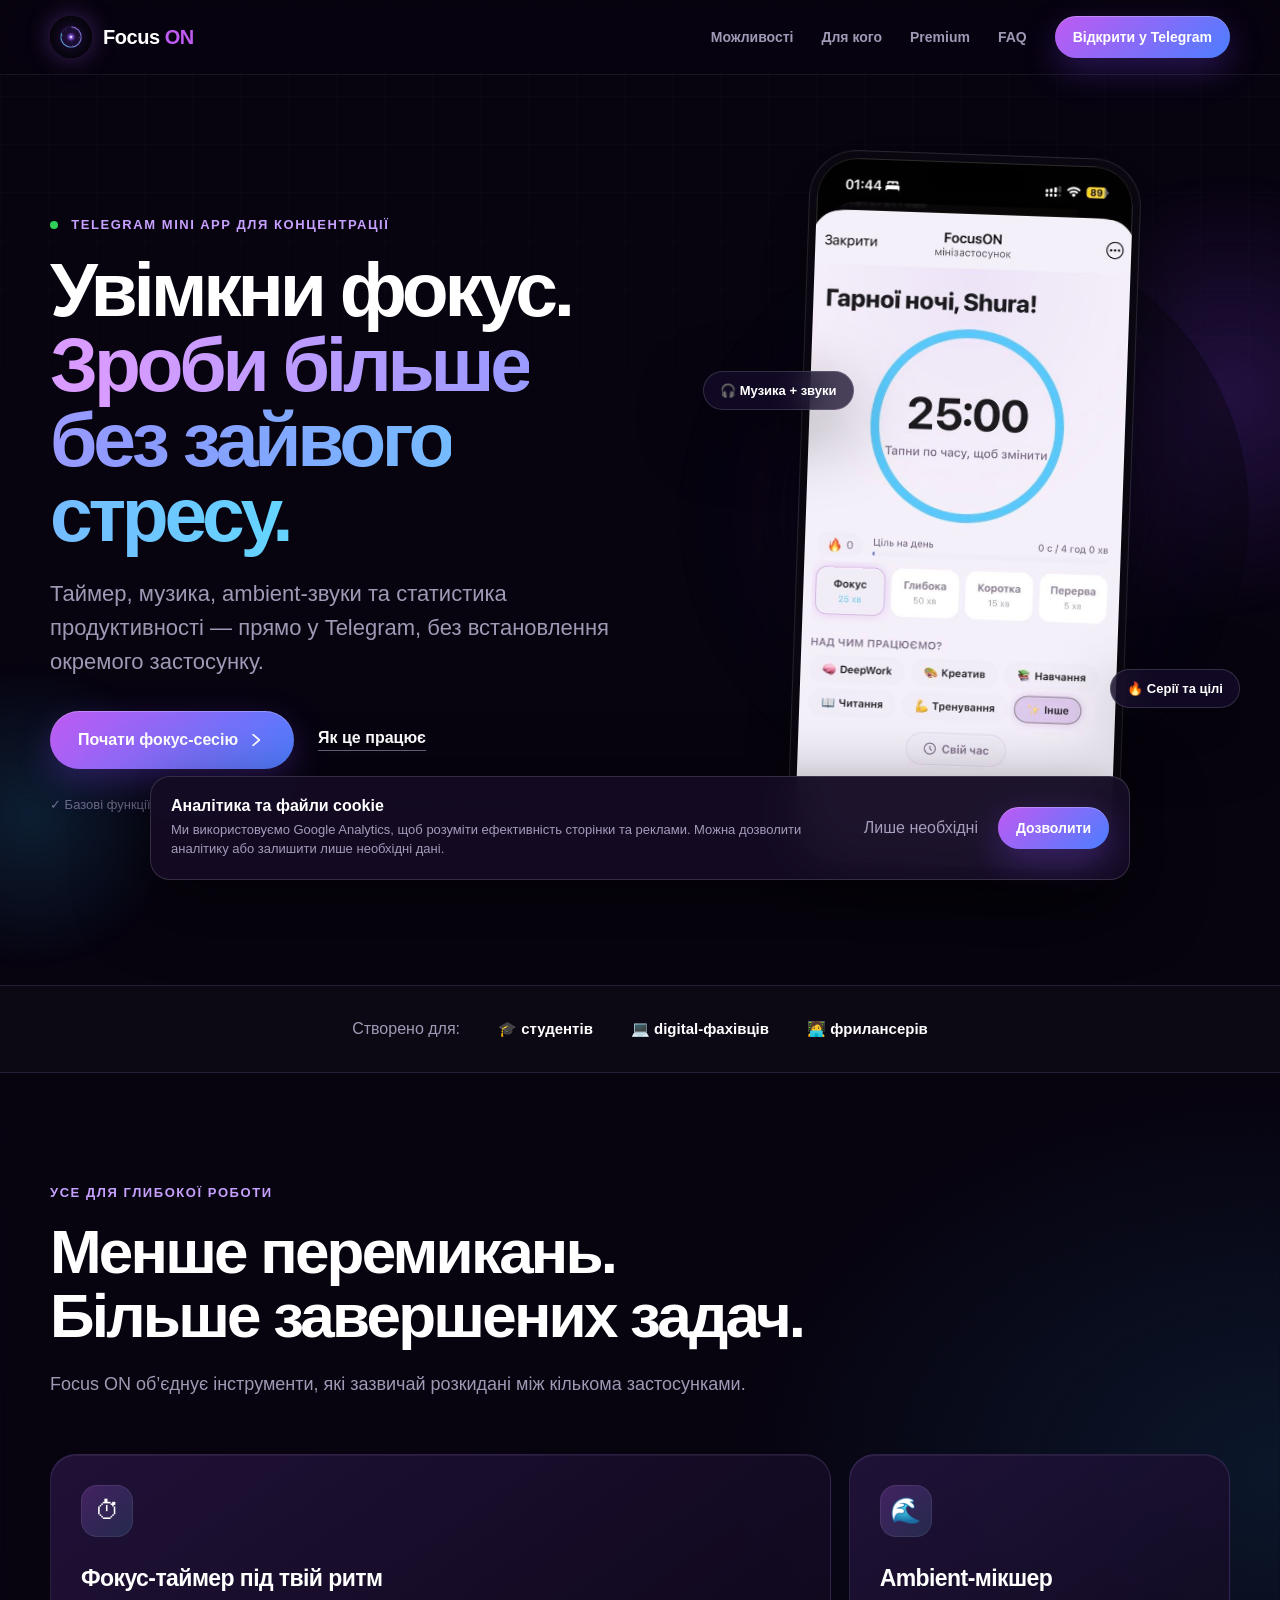
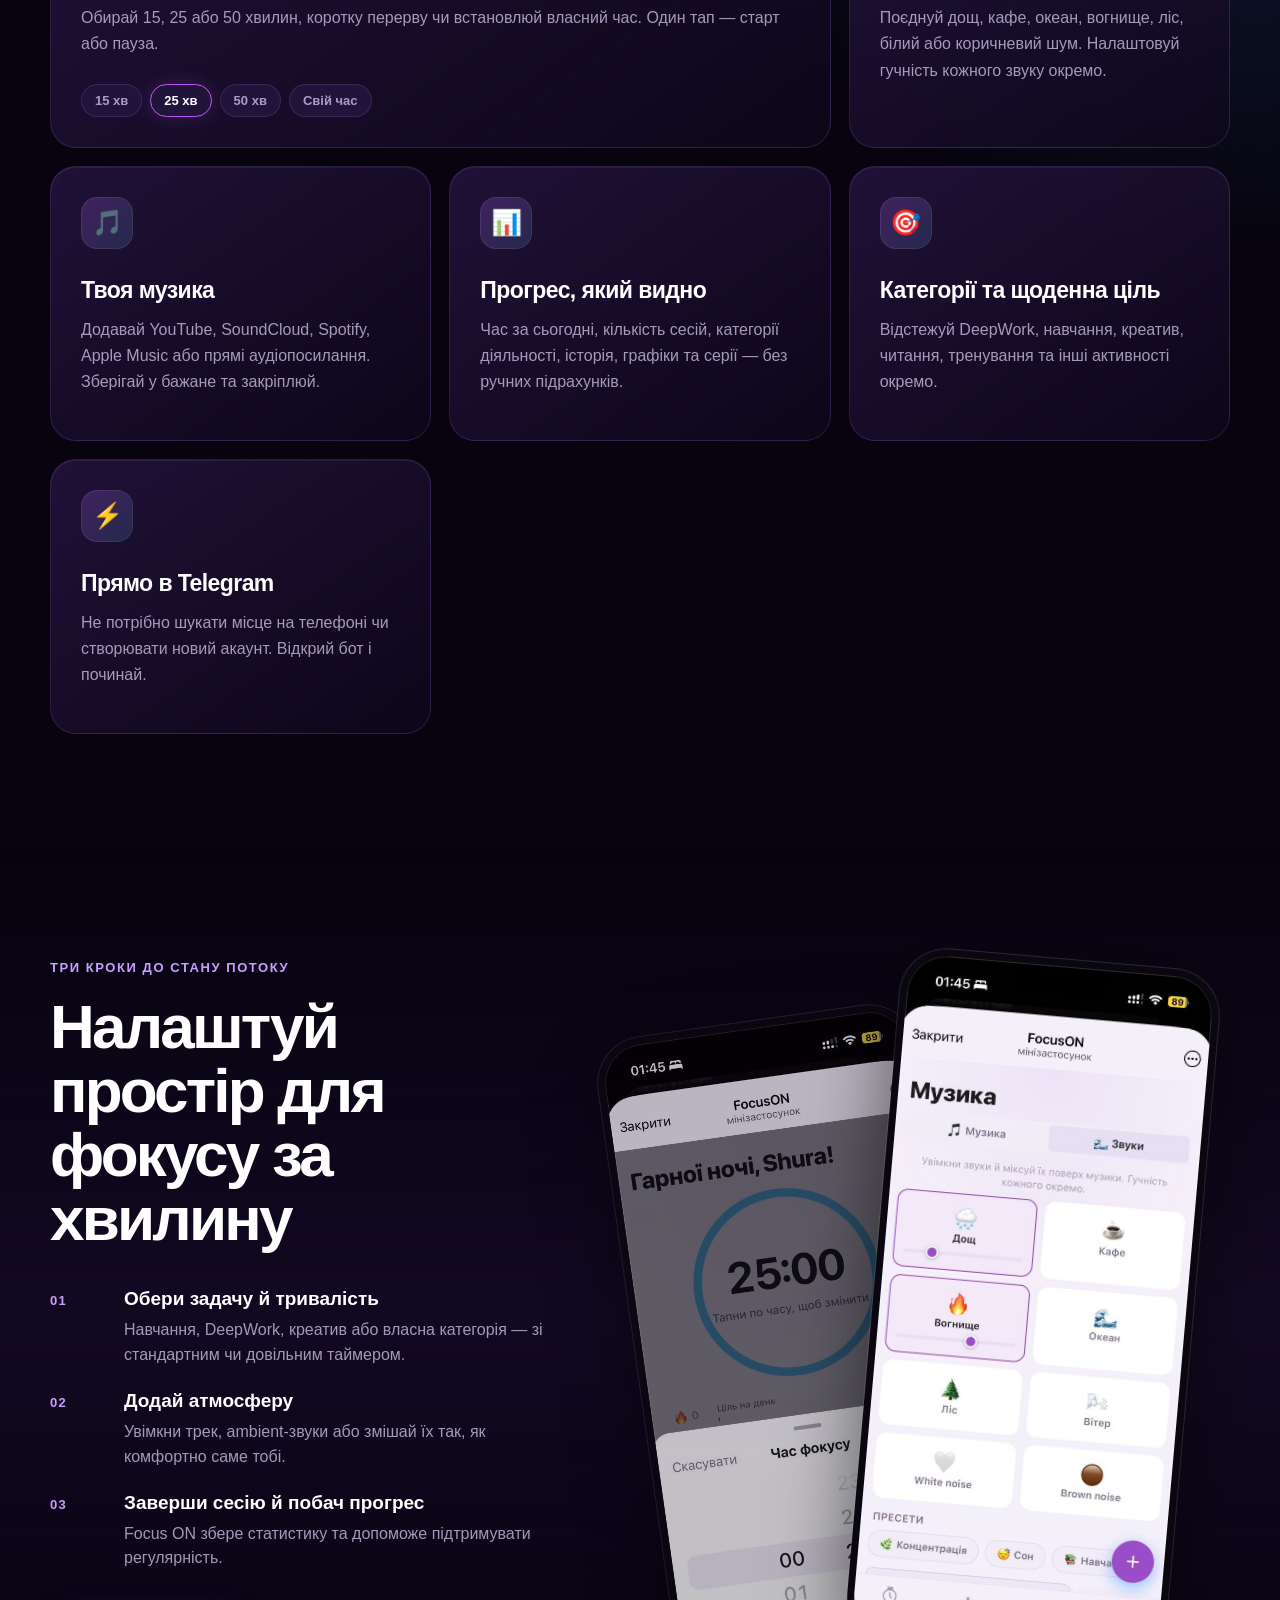
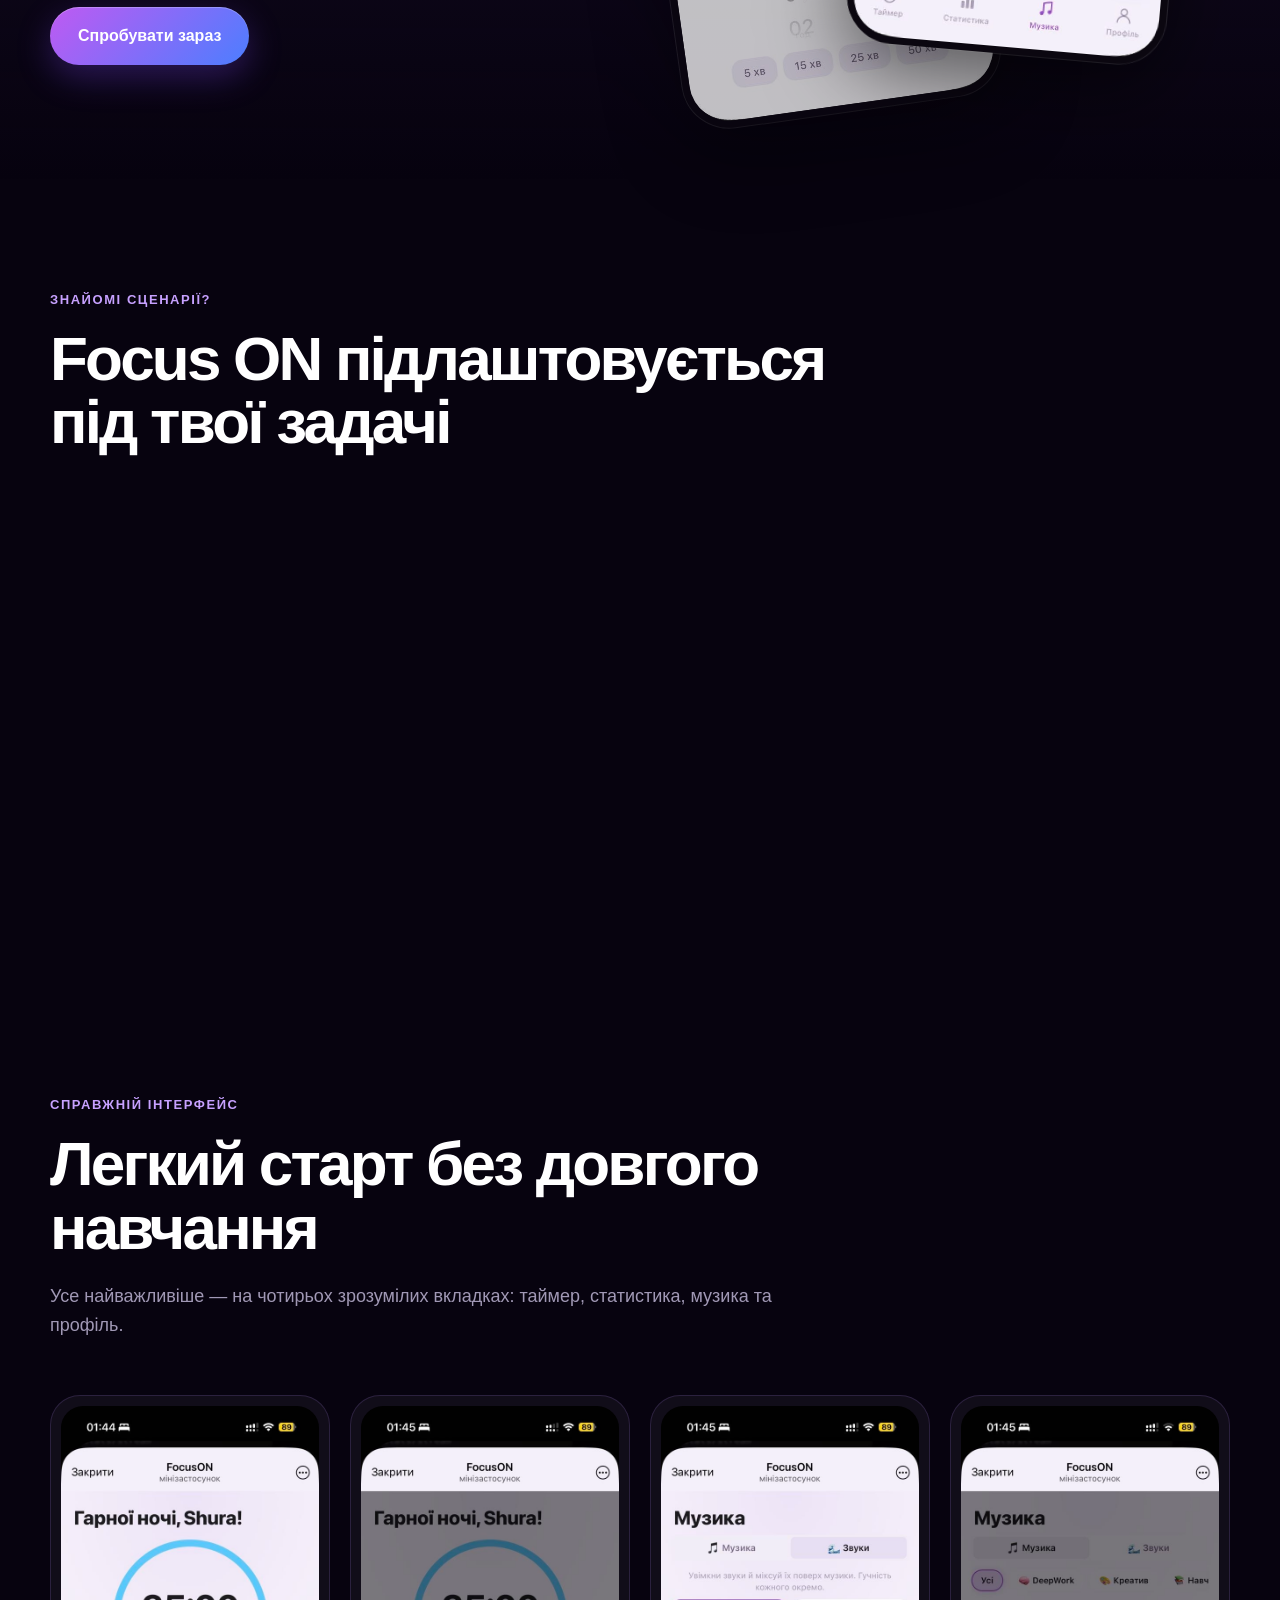
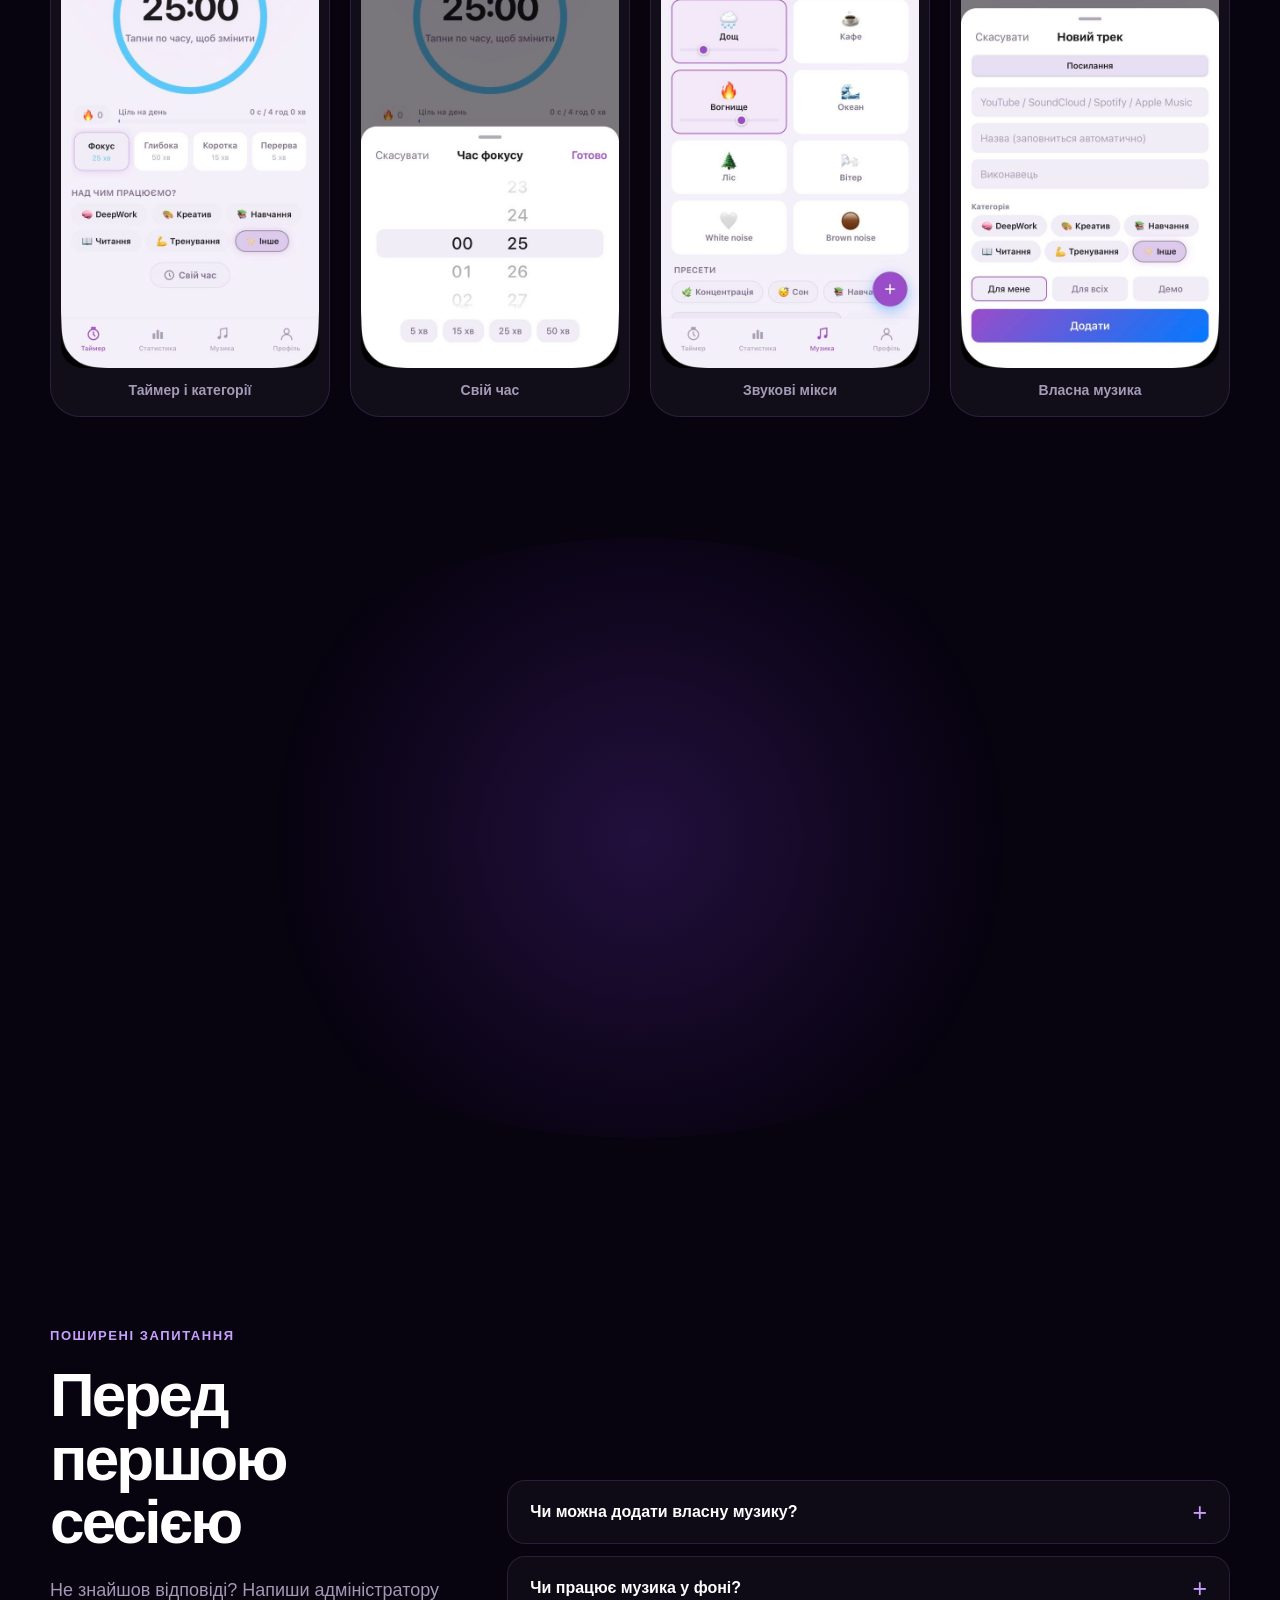
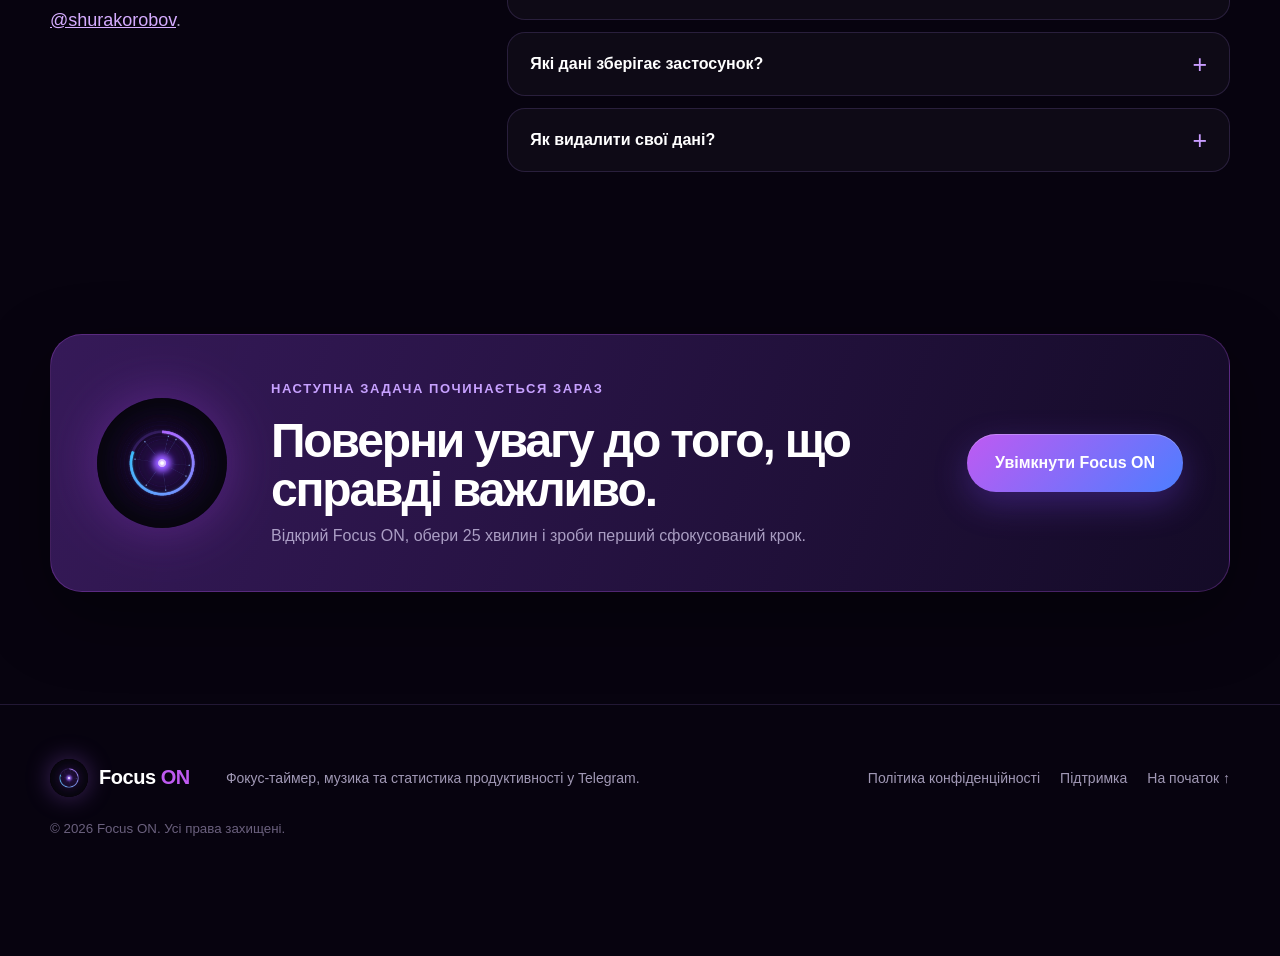
==== commit 1cf103aa: "Add end-to-end marketing analytics" ====
--- a/landing.html
+++ b/landing.html
@@ -732,10 +732,33 @@
     return ['lp', source, campaign, content].filter(Boolean).join('_').slice(0, 64);
   }
 
-  function buildTelegramUrl() {
+  function buildTelegramUrl(startParam) {
     const url = new URL(telegramBaseUrl);
-    url.searchParams.set('start', getStartCode());
+    url.searchParams.set('start', startParam || getStartCode());
     return url.toString();
+  }
+
+  async function createClickToken() {
+    const controller = 'AbortController' in window ? new AbortController() : null;
+    const timer = controller ? setTimeout(() => controller.abort(), 1800) : null;
+    try {
+      const response = await fetch('/api/attribution/click', {
+        method: 'POST',
+        headers: { 'Content-Type': 'application/json' },
+        body: JSON.stringify({
+          ...attribution,
+          landing_path: window.location.pathname
+        }),
+        signal: controller ? controller.signal : undefined
+      });
+      if (!response.ok) throw new Error('HTTP ' + response.status);
+      const data = await response.json();
+      return data.start_param || getStartCode();
+    } catch (_) {
+      return getStartCode();
+    } finally {
+      if (timer) clearTimeout(timer);
+    }
   }
 
   function track(name, payload = {}) {
@@ -749,18 +772,15 @@
     });
   }
 
-  function openTelegram(buttonLocation) {
-    const target = buildTelegramUrl();
+  async function openTelegram(buttonLocation) {
     track('telegram_open_click', {
       button_location: buttonLocation || 'unknown',
-      start_code: getStartCode(),
+      fallback_start_code: getStartCode(),
       transport_type: 'beacon'
     });
 
-    // Невелика затримка дає GA4 час поставити подію в чергу.
-    setTimeout(() => {
-      window.location.href = target;
-    }, 140);
+    const startParam = await createClickToken();
+    window.location.href = buildTelegramUrl(startParam);
   }
 
   document.querySelectorAll('.js-telegram-cta').forEach((button) => {
